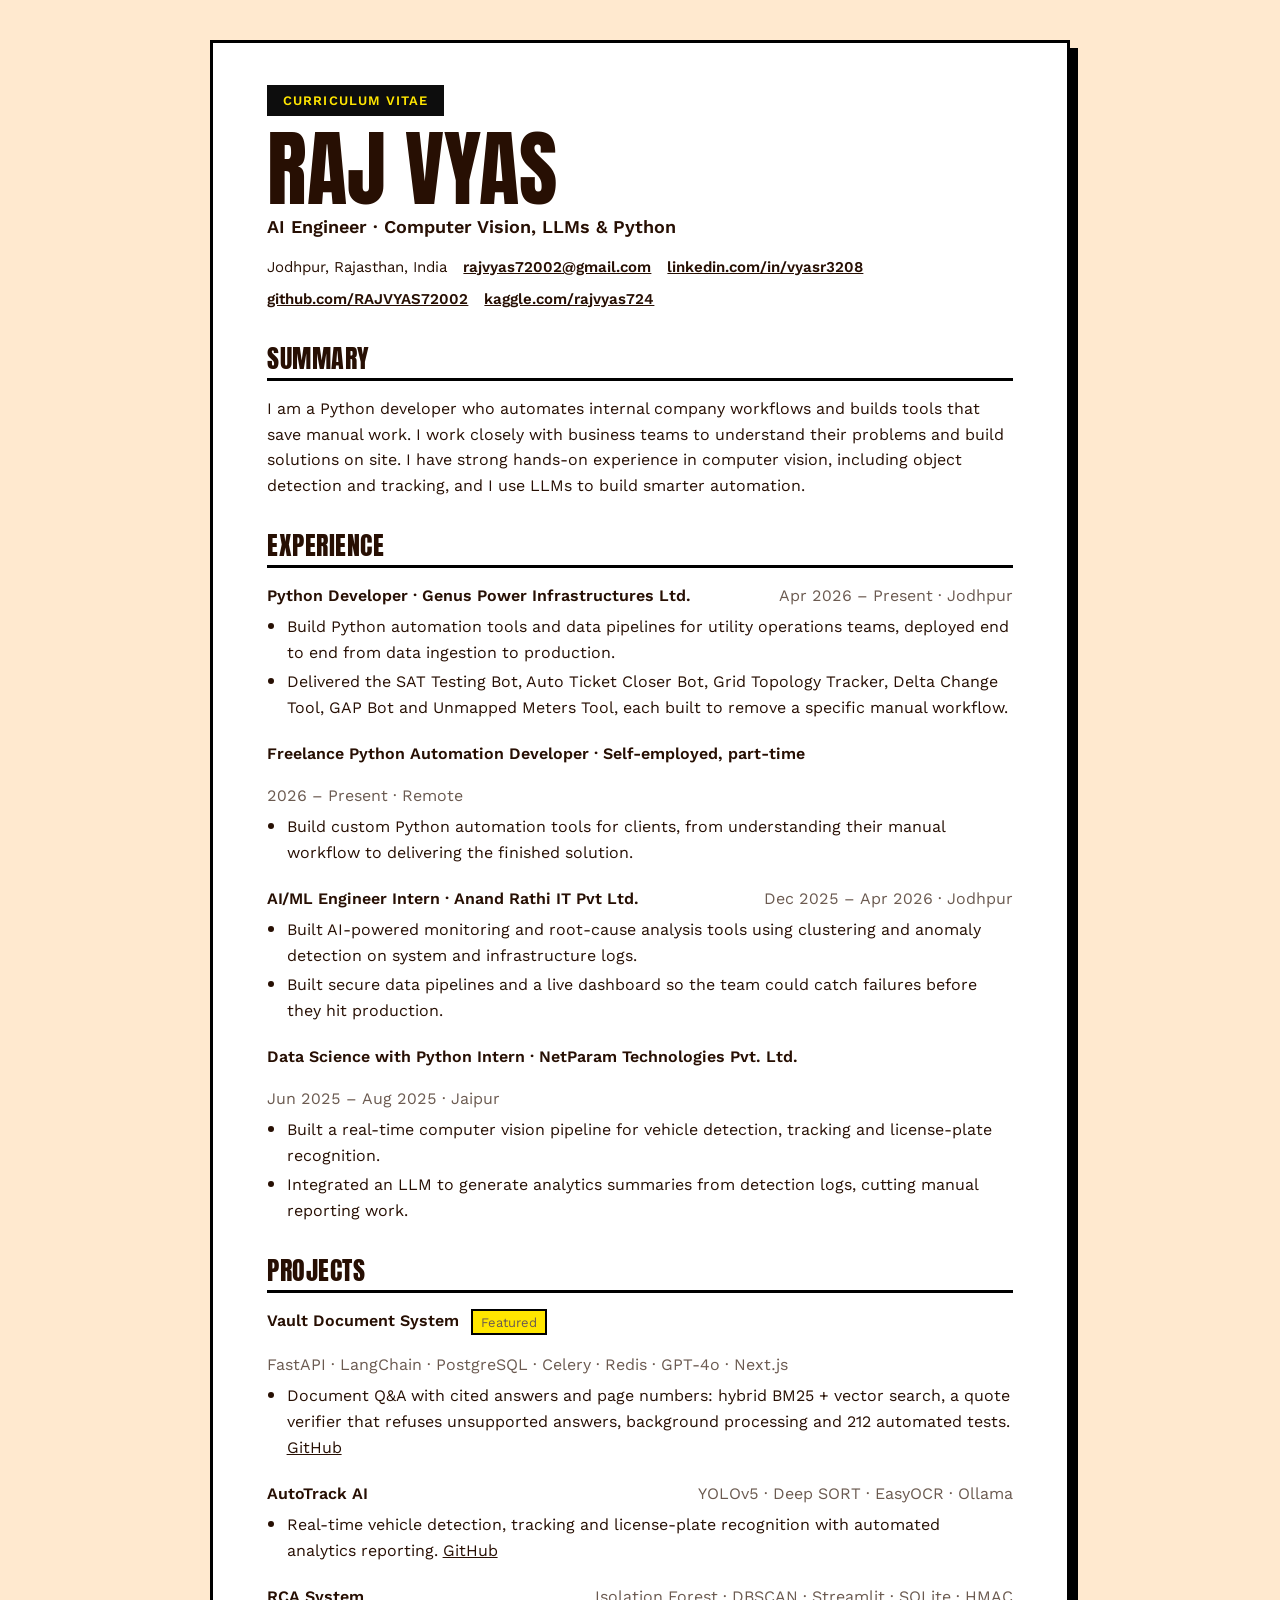
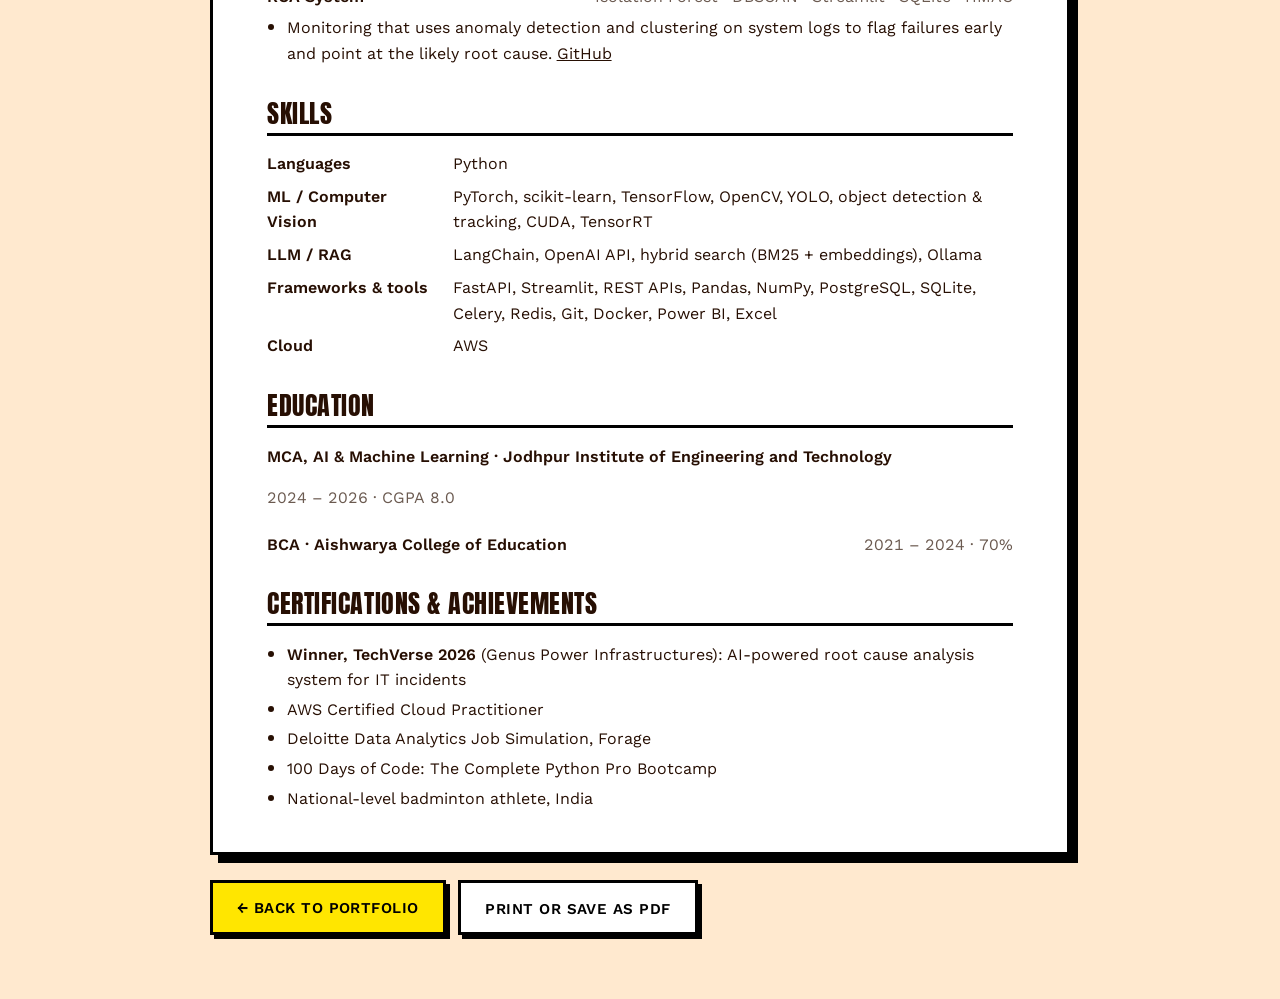
==== resume.html @ a8d7f9f8 "Add files via upload" ====
<!DOCTYPE html>
<html lang="en">
<head>
  <meta charset="UTF-8">
  <meta name="viewport" content="width=device-width, initial-scale=1.0">
  <title>Resume — Raj Vyas</title>
  <link href="./assets/favicon.svg" rel="icon" type="image/svg+xml">
  <style>
    @font-face { font-family: 'Anton'; src: url('./lib/Anton-Regular.woff2') format('woff2'); }
    @font-face { font-family: 'WS'; src: url('./lib/WorkSans-Regular.woff2') format('woff2'); font-weight: 400; }
    @font-face { font-family: 'WS'; src: url('./lib/WorkSans-SemiBold.woff2') format('woff2'); font-weight: 600; }
    :root { --bg: #ffe9cf; --ink: #270f03; --yellow: #ffe600; --pink: #ff5f6d; --blue: #3d7bff; }
    * { box-sizing: border-box; margin: 0; padding: 0; }
    body { background: var(--bg); color: var(--ink); font: 400 16px/1.6 'WS', 'Segoe UI', sans-serif; padding: 2.5rem 1rem 4rem; }
    .sheet { max-width: 860px; margin: 0 auto; background: #fff; border: 3.5px solid #000; box-shadow: 8px 8px 0 #000; padding: 2.6rem clamp(1.2rem, 5vw, 3.4rem); }
    .top { display: flex; justify-content: space-between; align-items: flex-start; gap: 1rem; flex-wrap: wrap; }
    .badge { display: inline-block; background: #0d0d0d; color: var(--yellow); font-weight: 600; letter-spacing: .08em; text-transform: uppercase; padding: .35rem 1rem; font-size: .8rem; }
    h1 { font: 400 clamp(3rem, 9vw, 5.2rem)/0.95 'Anton', Impact, sans-serif; text-transform: uppercase; margin: .8rem 0 .3rem; }
    .role { font-weight: 600; font-size: 1.1rem; }
    .links { display: flex; flex-wrap: wrap; gap: .5rem 1rem; margin-top: .8rem; font-size: .95rem; }
    .links a { color: var(--ink); font-weight: 600; }
    h2 { font: 400 1.6rem/1 'Anton', Impact, sans-serif; text-transform: uppercase; letter-spacing: .02em; margin: 2.2rem 0 .9rem; padding-bottom: .4rem; border-bottom: 3px solid #000; }
    .job { margin-bottom: 1.3rem; }
    .job-head { display: flex; justify-content: space-between; gap: 1rem; flex-wrap: wrap; font-weight: 600; }
    .job-head span:last-child { font-weight: 400; color: #6b5a50; font-variant-numeric: tabular-nums; }
    ul { padding-left: 1.2rem; margin-top: .35rem; }
    li + li { margin-top: .25rem; }
    .skills { display: grid; grid-template-columns: 170px 1fr; gap: .45rem 1rem; }
    .skills b { font-weight: 600; }
    .proj a { color: var(--ink); }
    .chip { display: inline-block; background: var(--yellow); border: 2px solid #000; padding: .05rem .5rem; font-size: .8rem; font-weight: 600; margin-left: .4rem; vertical-align: middle; }
    .actions { max-width: 860px; margin: 1.6rem auto 0; display: flex; gap: .8rem; flex-wrap: wrap; }
    .btn { display: inline-flex; align-items: center; gap: .5rem; background: var(--yellow); color: #000; font-weight: 600; text-decoration: none; padding: .75rem 1.5rem; border: 3px solid #000; box-shadow: 4px 4px 0 #000; text-transform: uppercase; letter-spacing: .03em; cursor: pointer; font-family: inherit; font-size: .95rem; }
    .btn:hover { transform: translate(-2px, -2px); box-shadow: 6px 6px 0 #000; }
    .btn.alt { background: #fff; }
    .btn:focus-visible, a:focus-visible { outline: 3px solid var(--blue); outline-offset: 3px; }
    @media (max-width: 560px) { .skills { grid-template-columns: 1fr; } }
    @media print { body { background: #fff; padding: 0; } .sheet { box-shadow: none; border: 0; } .actions { display: none; } }
  </style>
</head>
<body>
  <main class="sheet">
    <div class="top">
      <div>
        <div class="badge">Curriculum Vitae</div>
        <h1>Raj Vyas</h1>
        <div class="role">AI Engineer · Computer Vision, LLMs & Python</div>
        <div class="links">
          <span>Jodhpur, Rajasthan, India</span>
          <a href="mailto:rajvyas72002@gmail.com">rajvyas72002@gmail.com</a>
          <a href="https://www.linkedin.com/in/vyasr3208" target="_blank" rel="noopener">linkedin.com/in/vyasr3208</a>
          <a href="https://github.com/RAJVYAS72002" target="_blank" rel="noopener">github.com/RAJVYAS72002</a>
          <a href="https://www.kaggle.com/rajvyas724" target="_blank" rel="noopener">kaggle.com/rajvyas724</a>
        </div>
      </div>
    </div>

    <h2>Summary</h2>
    <p>I am a Python developer who automates internal company workflows and builds tools that save manual work. I work closely with business teams to understand their problems and build solutions on site. I have strong hands-on experience in computer vision, including object detection and tracking, and I use LLMs to build smarter automation.</p>

    <h2>Experience</h2>
    <div class="job">
      <div class="job-head"><span>Python Developer · Genus Power Infrastructures Ltd.</span><span>Apr 2026 – Present · Jodhpur</span></div>
      <ul>
        <li>Build Python automation tools and data pipelines for utility operations teams, deployed end to end from data ingestion to production.</li>
        <li>Delivered the SAT Testing Bot, Auto Ticket Closer Bot, Grid Topology Tracker, Delta Change Tool, GAP Bot and Unmapped Meters Tool, each built to remove a specific manual workflow.</li>
      </ul>
    </div>
    <div class="job">
      <div class="job-head"><span>Freelance Python Automation Developer · Self-employed, part-time</span><span>2026 – Present · Remote</span></div>
      <ul><li>Build custom Python automation tools for clients, from understanding their manual workflow to delivering the finished solution.</li></ul>
    </div>
    <div class="job">
      <div class="job-head"><span>AI/ML Engineer Intern · Anand Rathi IT Pvt Ltd.</span><span>Dec 2025 – Apr 2026 · Jodhpur</span></div>
      <ul>
        <li>Built AI-powered monitoring and root-cause analysis tools using clustering and anomaly detection on system and infrastructure logs.</li>
        <li>Built secure data pipelines and a live dashboard so the team could catch failures before they hit production.</li>
      </ul>
    </div>
    <div class="job">
      <div class="job-head"><span>Data Science with Python Intern · NetParam Technologies Pvt. Ltd.</span><span>Jun 2025 – Aug 2025 · Jaipur</span></div>
      <ul>
        <li>Built a real-time computer vision pipeline for vehicle detection, tracking and license-plate recognition.</li>
        <li>Integrated an LLM to generate analytics summaries from detection logs, cutting manual reporting work.</li>
      </ul>
    </div>

    <h2>Projects</h2>
    <div class="job proj">
      <div class="job-head"><span>Vault Document System <span class="chip">Featured</span></span><span>FastAPI · LangChain · PostgreSQL · Celery · Redis · GPT-4o · Next.js</span></div>
      <ul><li>Document Q&amp;A with cited answers and page numbers: hybrid BM25 + vector search, a quote verifier that refuses unsupported answers, background processing and 212 automated tests. <a href="https://github.com/rajvyas72002/vault-document-system" target="_blank" rel="noopener">GitHub</a></li></ul>
    </div>
    <div class="job proj">
      <div class="job-head"><span>AutoTrack AI</span><span>YOLOv5 · Deep SORT · EasyOCR · Ollama</span></div>
      <ul><li>Real-time vehicle detection, tracking and license-plate recognition with automated analytics reporting. <a href="https://github.com/rajvyas72002/Autotrack-AI" target="_blank" rel="noopener">GitHub</a></li></ul>
    </div>
    <div class="job proj">
      <div class="job-head"><span>RCA System</span><span>Isolation Forest · DBSCAN · Streamlit · SQLite · HMAC</span></div>
      <ul><li>Monitoring that uses anomaly detection and clustering on system logs to flag failures early and point at the likely root cause. <a href="https://github.com/rajvyas72002/RCA-SYSTEM" target="_blank" rel="noopener">GitHub</a></li></ul>
    </div>

    <h2>Skills</h2>
    <div class="skills">
      <b>Languages</b><span>Python</span>
      <b>ML / Computer Vision</b><span>PyTorch, scikit-learn, TensorFlow, OpenCV, YOLO, object detection & tracking, CUDA, TensorRT</span>
      <b>LLM / RAG</b><span>LangChain, OpenAI API, hybrid search (BM25 + embeddings), Ollama</span>
      <b>Frameworks & tools</b><span>FastAPI, Streamlit, REST APIs, Pandas, NumPy, PostgreSQL, SQLite, Celery, Redis, Git, Docker, Power BI, Excel</span>
      <b>Cloud</b><span>AWS</span>
    </div>

    <h2>Education</h2>
    <div class="job"><div class="job-head"><span>MCA, AI &amp; Machine Learning · Jodhpur Institute of Engineering and Technology</span><span>2024 – 2026 · CGPA 8.0</span></div></div>
    <div class="job"><div class="job-head"><span>BCA · Aishwarya College of Education</span><span>2021 – 2024 · 70%</span></div></div>

    <h2>Certifications & achievements</h2>
    <ul>
      <li><b>Winner, TechVerse 2026</b> (Genus Power Infrastructures): AI-powered root cause analysis system for IT incidents</li>
      <li>AWS Certified Cloud Practitioner</li>
      <li>Deloitte Data Analytics Job Simulation, Forage</li>
      <li>100 Days of Code: The Complete Python Pro Bootcamp</li>
      <li>National-level badminton athlete, India</li>
    </ul>
  </main>
  <div class="actions">
    <a href="index.html" class="btn">← Back to portfolio</a>
    <button type="button" class="btn alt" onclick="window.print()">Print or save as PDF</button>
  </div>
</body>
</html>
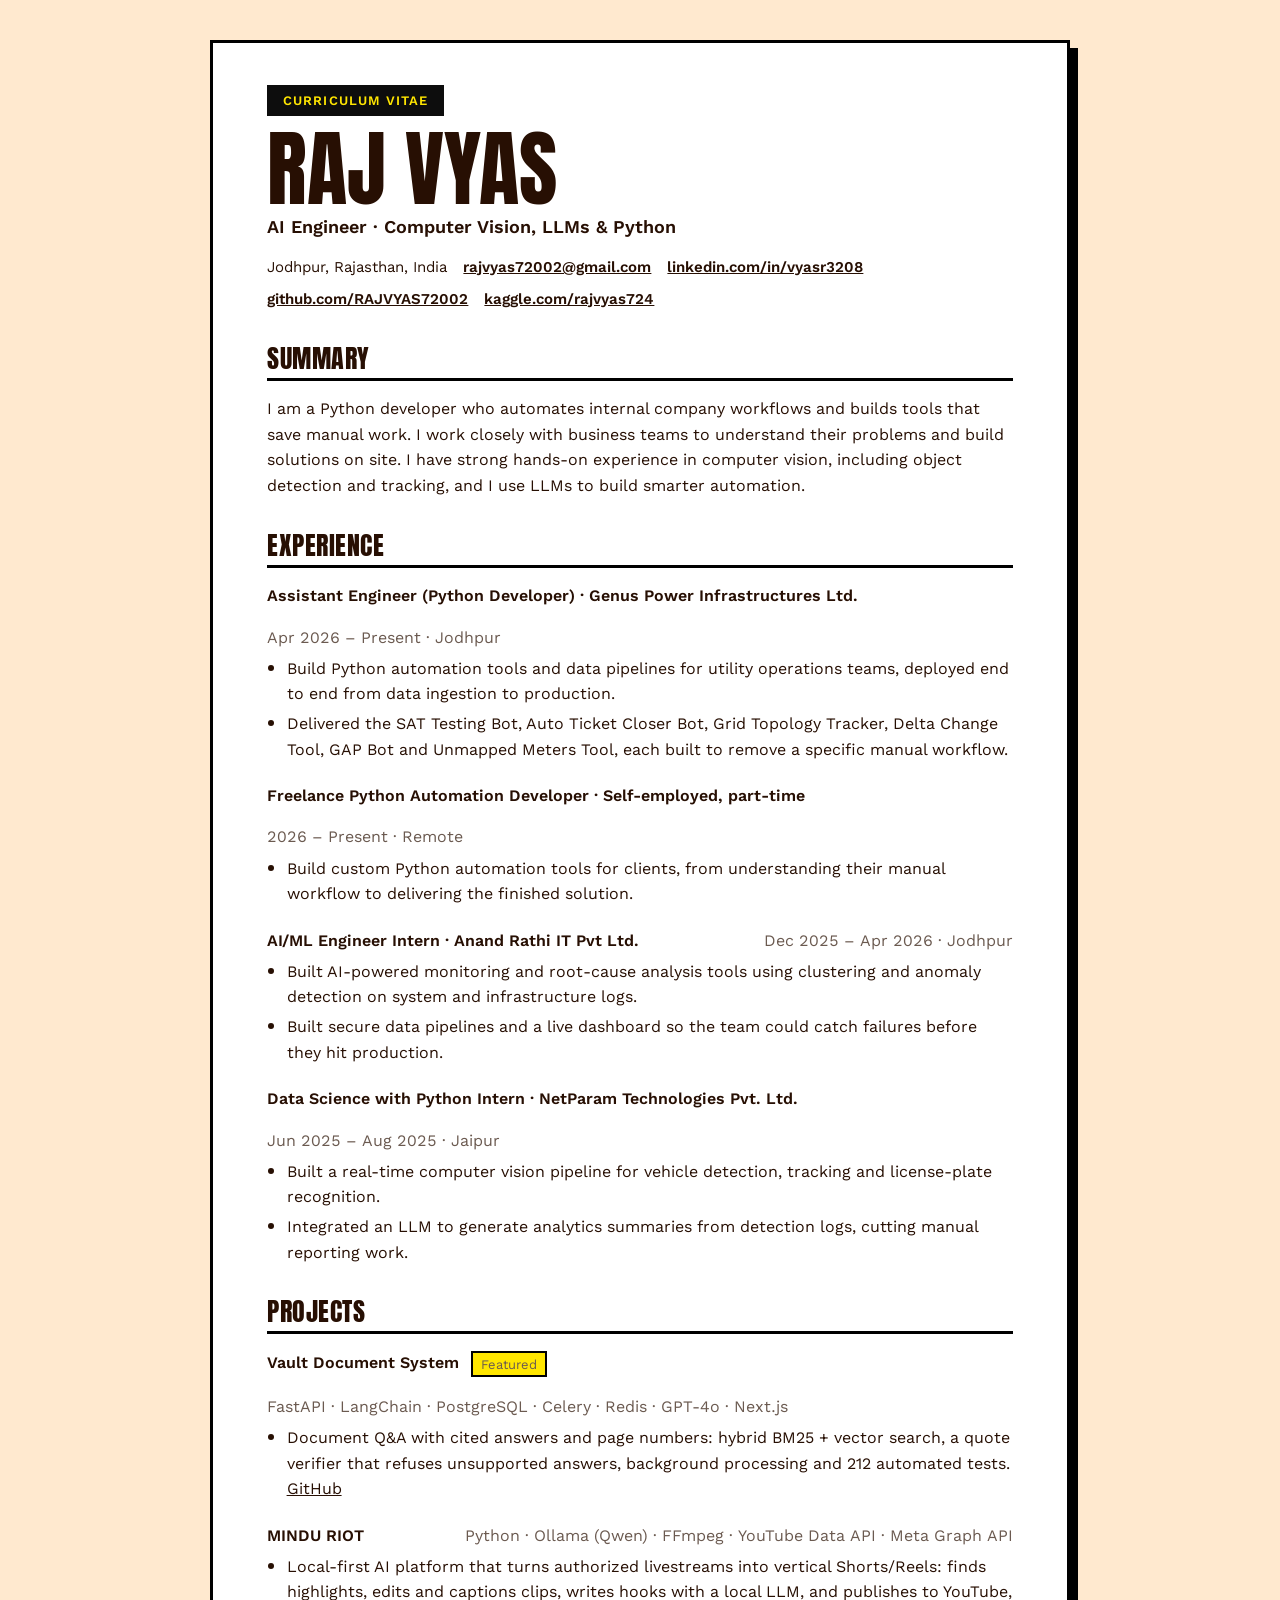
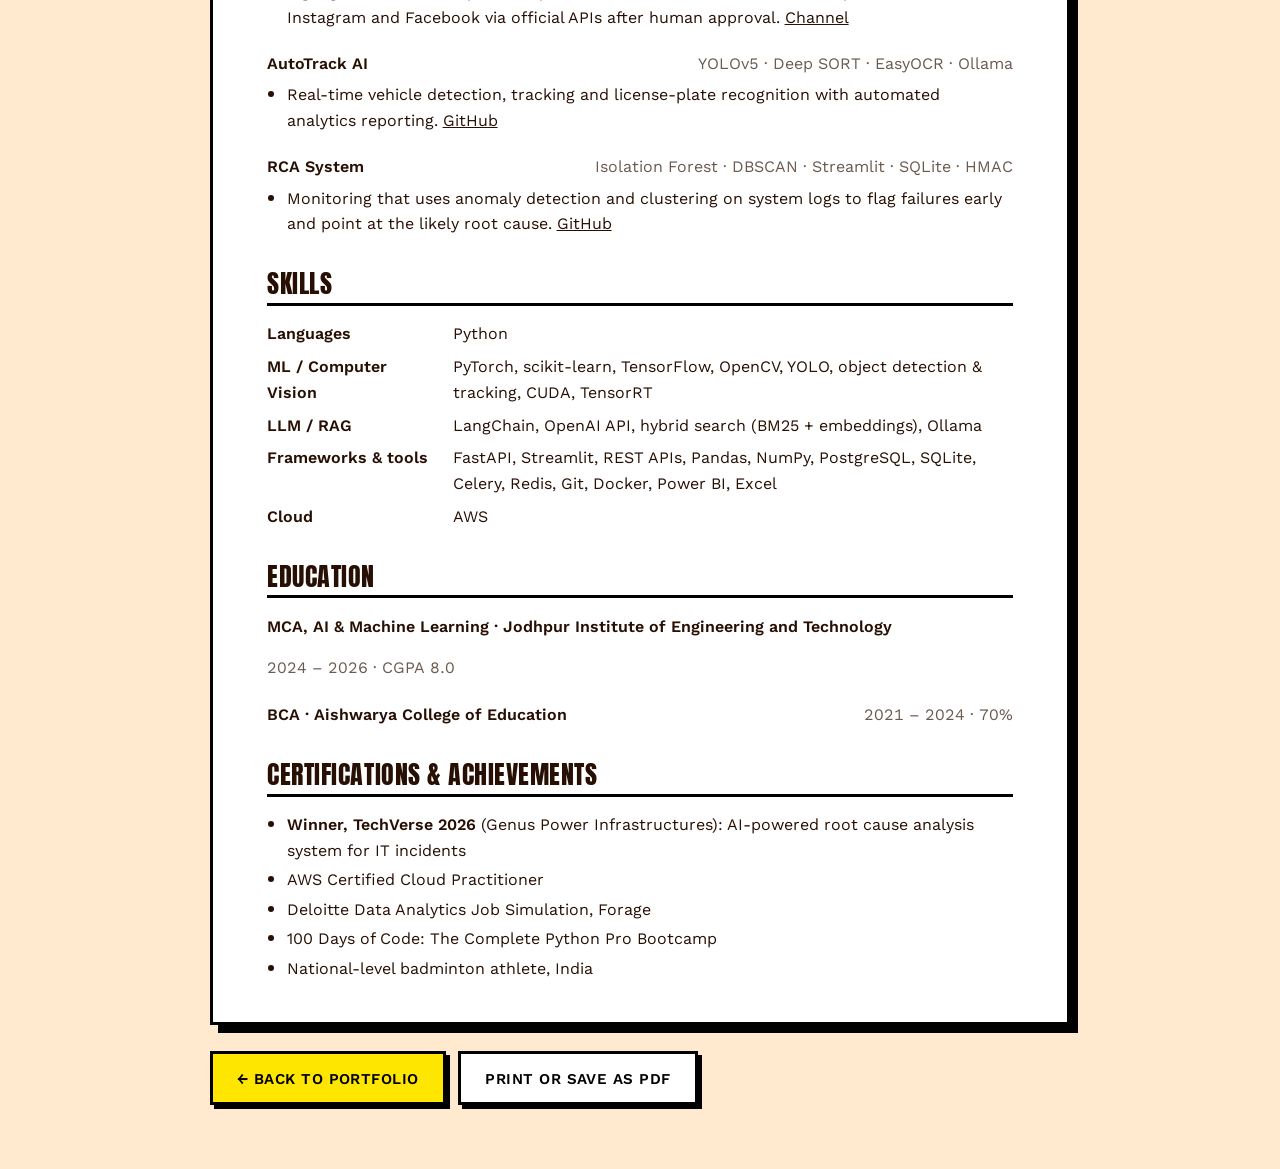
==== commit 9e341893: "Add MINDU RIOT project and update job title" ====
--- a/resume.html
+++ b/resume.html
@@ -60,7 +60,7 @@
 
     <h2>Experience</h2>
     <div class="job">
-      <div class="job-head"><span>Python Developer · Genus Power Infrastructures Ltd.</span><span>Apr 2026 – Present · Jodhpur</span></div>
+      <div class="job-head"><span>Assistant Engineer (Python Developer) · Genus Power Infrastructures Ltd.</span><span>Apr 2026 – Present · Jodhpur</span></div>
       <ul>
         <li>Build Python automation tools and data pipelines for utility operations teams, deployed end to end from data ingestion to production.</li>
         <li>Delivered the SAT Testing Bot, Auto Ticket Closer Bot, Grid Topology Tracker, Delta Change Tool, GAP Bot and Unmapped Meters Tool, each built to remove a specific manual workflow.</li>
@@ -89,6 +89,10 @@
     <div class="job proj">
       <div class="job-head"><span>Vault Document System <span class="chip">Featured</span></span><span>FastAPI · LangChain · PostgreSQL · Celery · Redis · GPT-4o · Next.js</span></div>
       <ul><li>Document Q&amp;A with cited answers and page numbers: hybrid BM25 + vector search, a quote verifier that refuses unsupported answers, background processing and 212 automated tests. <a href="https://github.com/rajvyas72002/vault-document-system" target="_blank" rel="noopener">GitHub</a></li></ul>
+    </div>
+    <div class="job proj">
+      <div class="job-head"><span>MINDU RIOT</span><span>Python · Ollama (Qwen) · FFmpeg · YouTube Data API · Meta Graph API</span></div>
+      <ul><li>Local-first AI platform that turns authorized livestreams into vertical Shorts/Reels: finds highlights, edits and captions clips, writes hooks with a local LLM, and publishes to YouTube, Instagram and Facebook via official APIs after human approval. <a href="https://www.youtube.com/@minduriot" target="_blank" rel="noopener">Channel</a></li></ul>
     </div>
     <div class="job proj">
       <div class="job-head"><span>AutoTrack AI</span><span>YOLOv5 · Deep SORT · EasyOCR · Ollama</span></div>
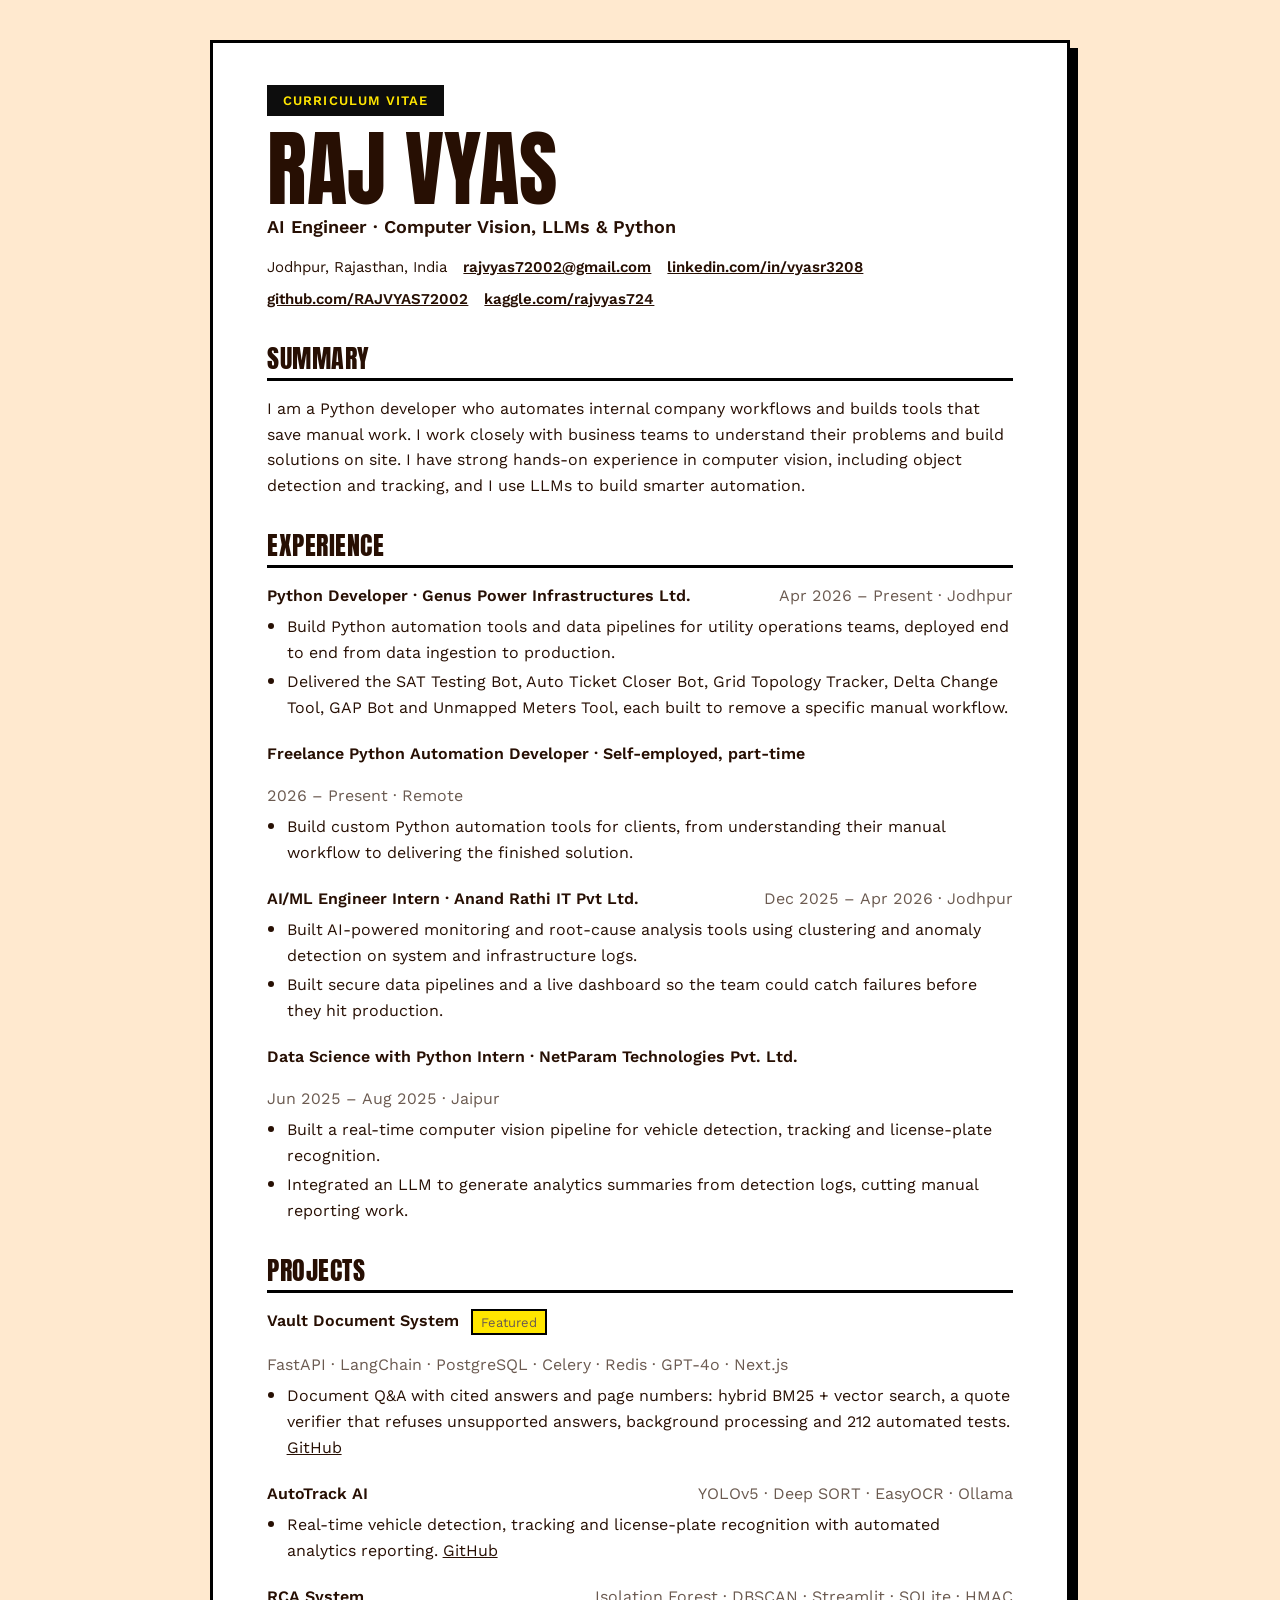
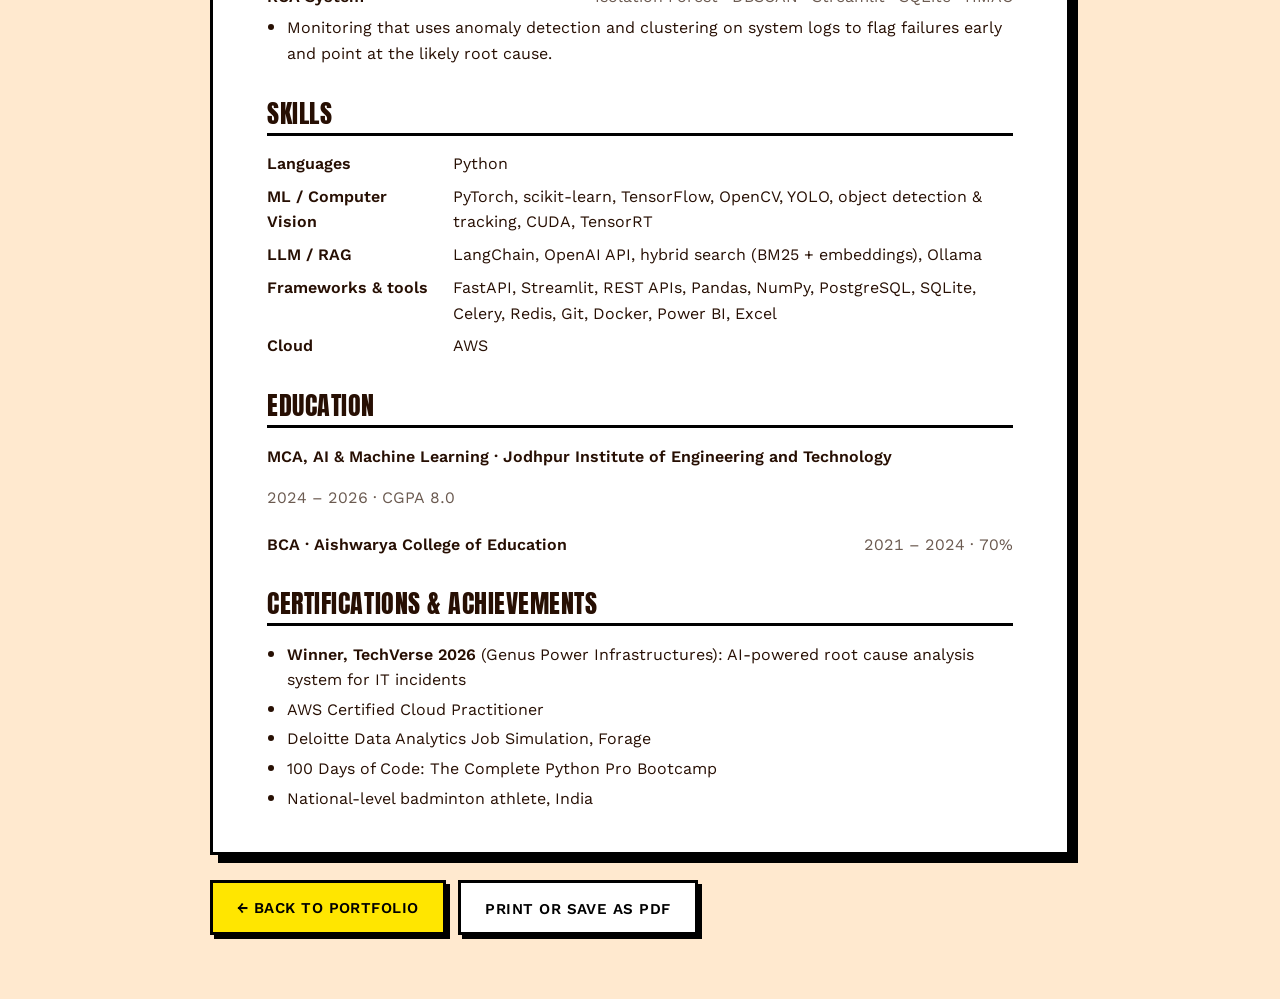
==== commit ea36afbe: "Add stick scenes and MINDU RIOT project" ====
--- a/resume.html
+++ b/resume.html
@@ -60,7 +60,7 @@
 
     <h2>Experience</h2>
     <div class="job">
-      <div class="job-head"><span>Assistant Engineer (Python Developer) · Genus Power Infrastructures Ltd.</span><span>Apr 2026 – Present · Jodhpur</span></div>
+      <div class="job-head"><span>Python Developer · Genus Power Infrastructures Ltd.</span><span>Apr 2026 – Present · Jodhpur</span></div>
       <ul>
         <li>Build Python automation tools and data pipelines for utility operations teams, deployed end to end from data ingestion to production.</li>
         <li>Delivered the SAT Testing Bot, Auto Ticket Closer Bot, Grid Topology Tracker, Delta Change Tool, GAP Bot and Unmapped Meters Tool, each built to remove a specific manual workflow.</li>
@@ -91,16 +91,12 @@
       <ul><li>Document Q&amp;A with cited answers and page numbers: hybrid BM25 + vector search, a quote verifier that refuses unsupported answers, background processing and 212 automated tests. <a href="https://github.com/rajvyas72002/vault-document-system" target="_blank" rel="noopener">GitHub</a></li></ul>
     </div>
     <div class="job proj">
-      <div class="job-head"><span>MINDU RIOT</span><span>Python · Ollama (Qwen) · FFmpeg · YouTube Data API · Meta Graph API</span></div>
-      <ul><li>Local-first AI platform that turns authorized livestreams into vertical Shorts/Reels: finds highlights, edits and captions clips, writes hooks with a local LLM, and publishes to YouTube, Instagram and Facebook via official APIs after human approval. <a href="https://www.youtube.com/@minduriot" target="_blank" rel="noopener">Channel</a></li></ul>
-    </div>
-    <div class="job proj">
       <div class="job-head"><span>AutoTrack AI</span><span>YOLOv5 · Deep SORT · EasyOCR · Ollama</span></div>
       <ul><li>Real-time vehicle detection, tracking and license-plate recognition with automated analytics reporting. <a href="https://github.com/rajvyas72002/Autotrack-AI" target="_blank" rel="noopener">GitHub</a></li></ul>
     </div>
     <div class="job proj">
       <div class="job-head"><span>RCA System</span><span>Isolation Forest · DBSCAN · Streamlit · SQLite · HMAC</span></div>
-      <ul><li>Monitoring that uses anomaly detection and clustering on system logs to flag failures early and point at the likely root cause. <a href="https://github.com/rajvyas72002/RCA-SYSTEM" target="_blank" rel="noopener">GitHub</a></li></ul>
+      <ul><li>Monitoring that uses anomaly detection and clustering on system logs to flag failures early and point at the likely root cause.</li></ul>
     </div>
 
     <h2>Skills</h2>
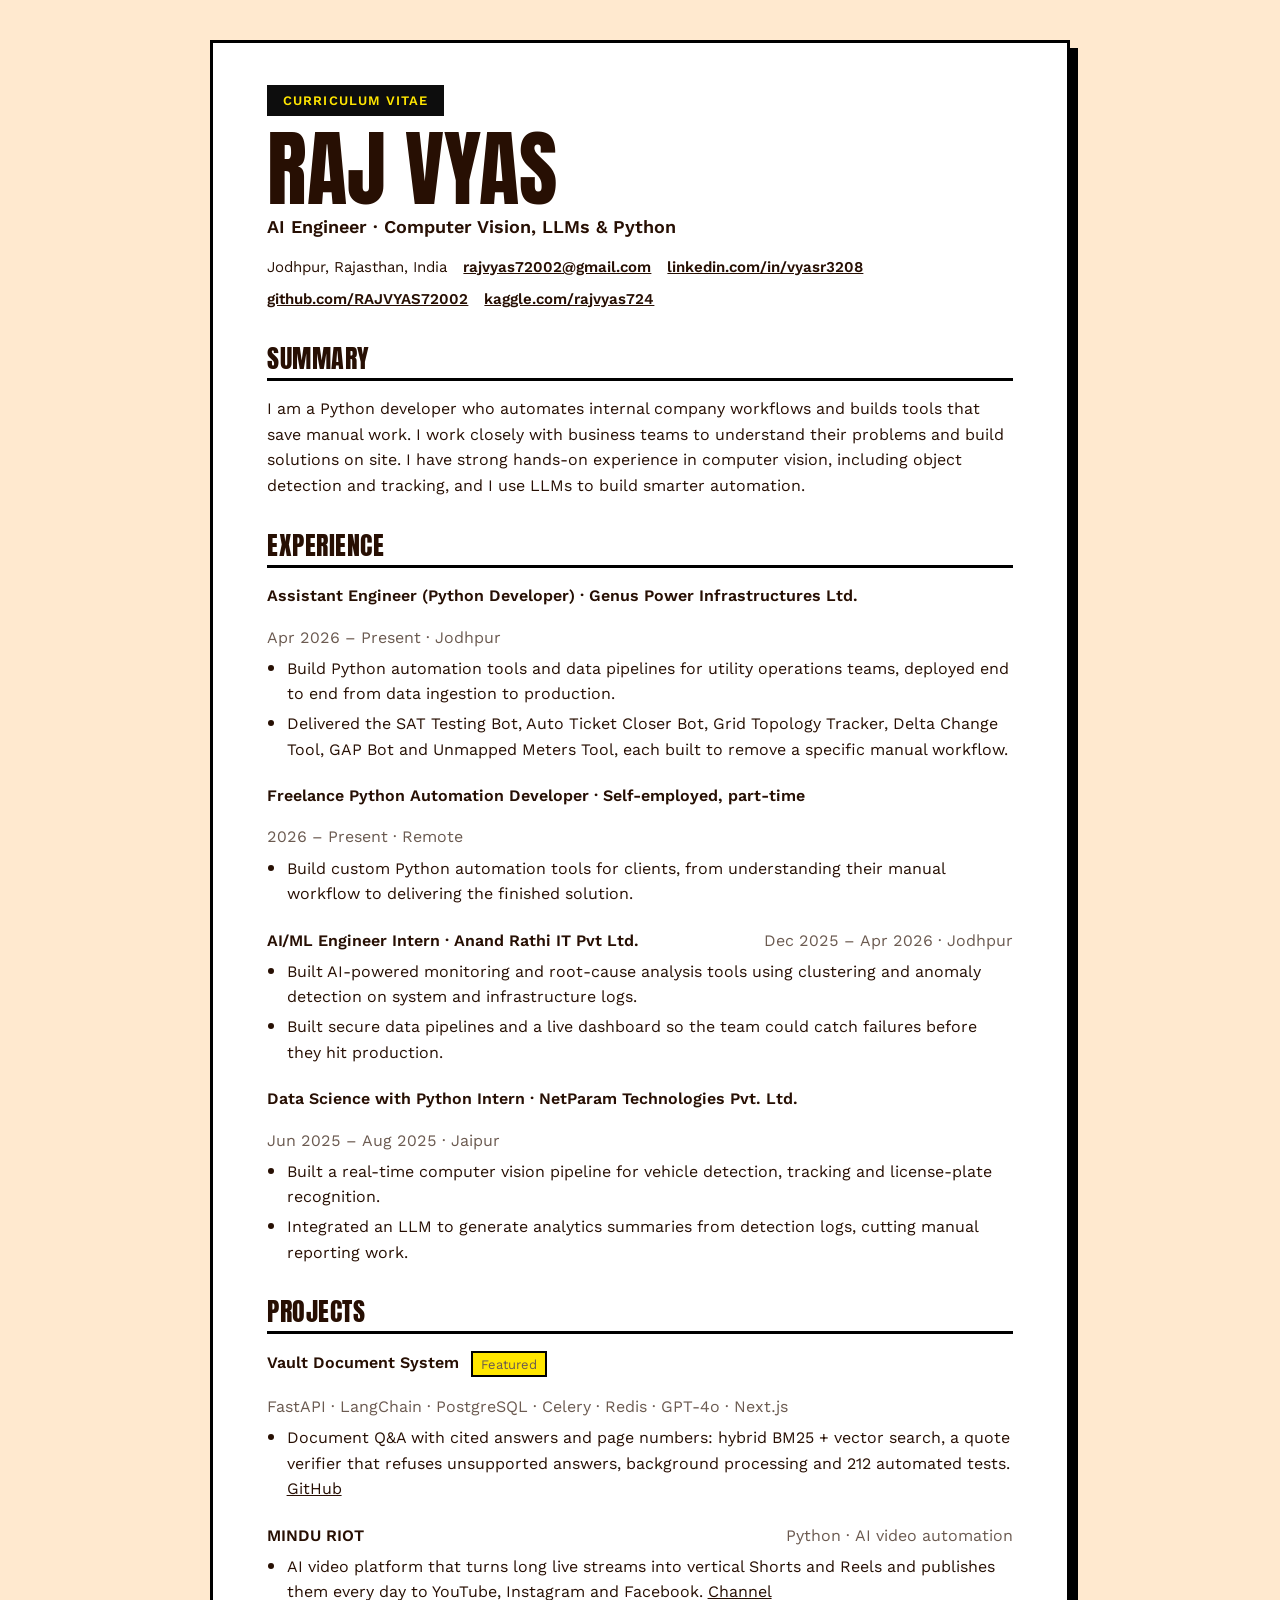
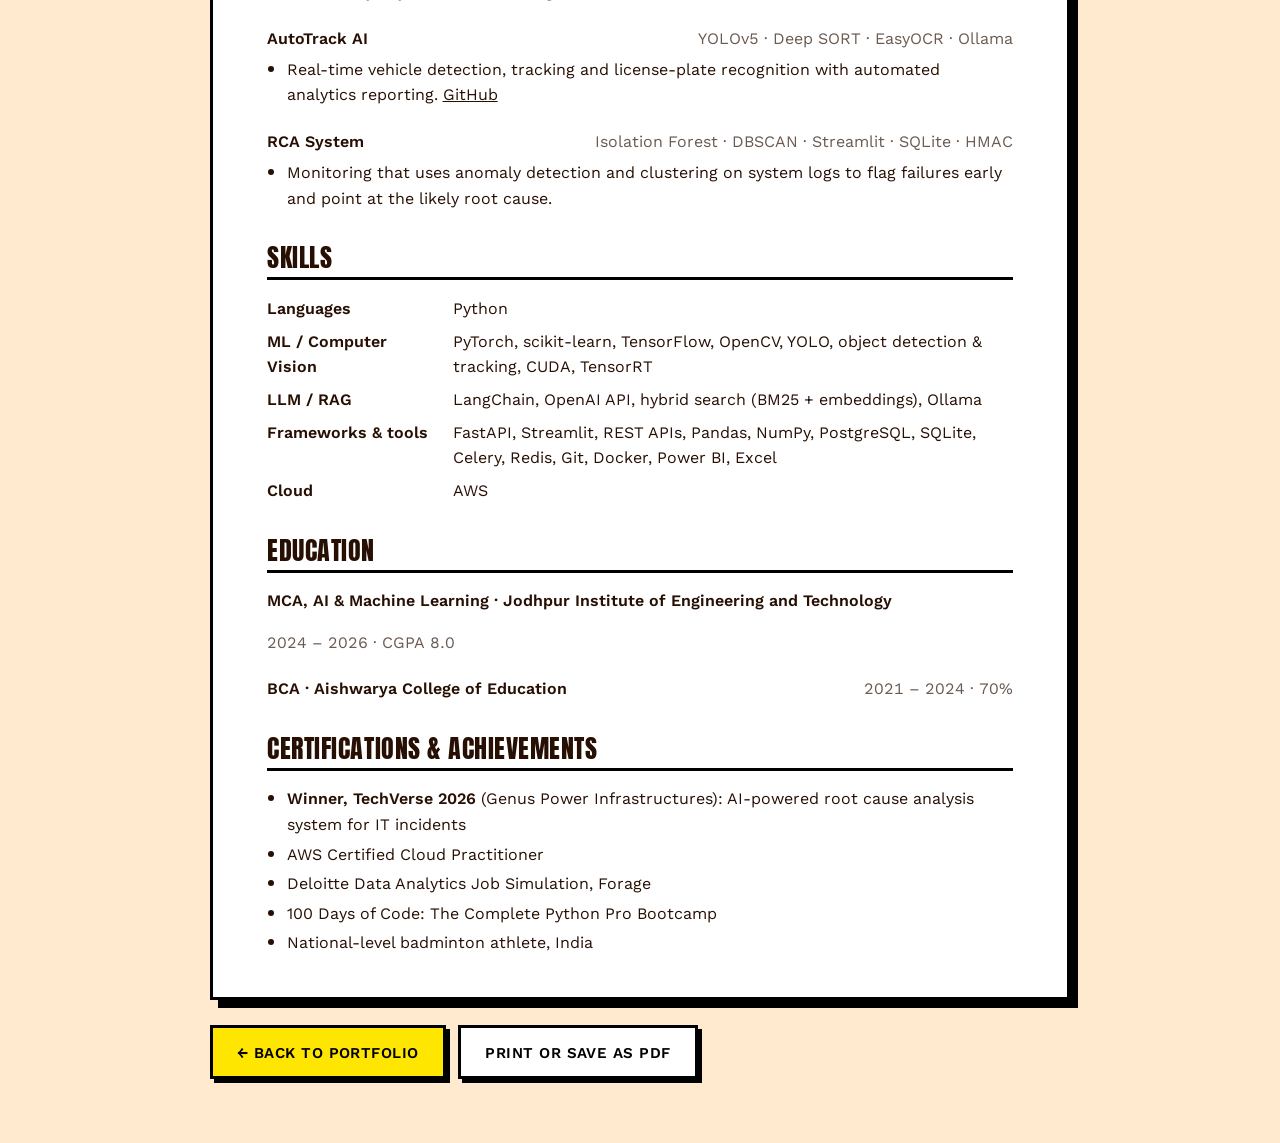
==== commit 5f036ad9: "Revise job title and add project Restore job title and MINDU RIOT on resumedetails Updated job title" ====
--- a/resume.html
+++ b/resume.html
@@ -60,7 +60,7 @@
 
     <h2>Experience</h2>
     <div class="job">
-      <div class="job-head"><span>Python Developer · Genus Power Infrastructures Ltd.</span><span>Apr 2026 – Present · Jodhpur</span></div>
+      <div class="job-head"><span>Assistant Engineer (Python Developer) · Genus Power Infrastructures Ltd.</span><span>Apr 2026 – Present · Jodhpur</span></div>
       <ul>
         <li>Build Python automation tools and data pipelines for utility operations teams, deployed end to end from data ingestion to production.</li>
         <li>Delivered the SAT Testing Bot, Auto Ticket Closer Bot, Grid Topology Tracker, Delta Change Tool, GAP Bot and Unmapped Meters Tool, each built to remove a specific manual workflow.</li>
@@ -89,6 +89,10 @@
     <div class="job proj">
       <div class="job-head"><span>Vault Document System <span class="chip">Featured</span></span><span>FastAPI · LangChain · PostgreSQL · Celery · Redis · GPT-4o · Next.js</span></div>
       <ul><li>Document Q&amp;A with cited answers and page numbers: hybrid BM25 + vector search, a quote verifier that refuses unsupported answers, background processing and 212 automated tests. <a href="https://github.com/rajvyas72002/vault-document-system" target="_blank" rel="noopener">GitHub</a></li></ul>
+    </div>
+    <div class="job proj">
+      <div class="job-head"><span>MINDU RIOT</span><span>Python · AI video automation</span></div>
+      <ul><li>AI video platform that turns long live streams into vertical Shorts and Reels and publishes them every day to YouTube, Instagram and Facebook. <a href="https://www.youtube.com/@minduriot" target="_blank" rel="noopener">Channel</a></li></ul>
     </div>
     <div class="job proj">
       <div class="job-head"><span>AutoTrack AI</span><span>YOLOv5 · Deep SORT · EasyOCR · Ollama</span></div>
